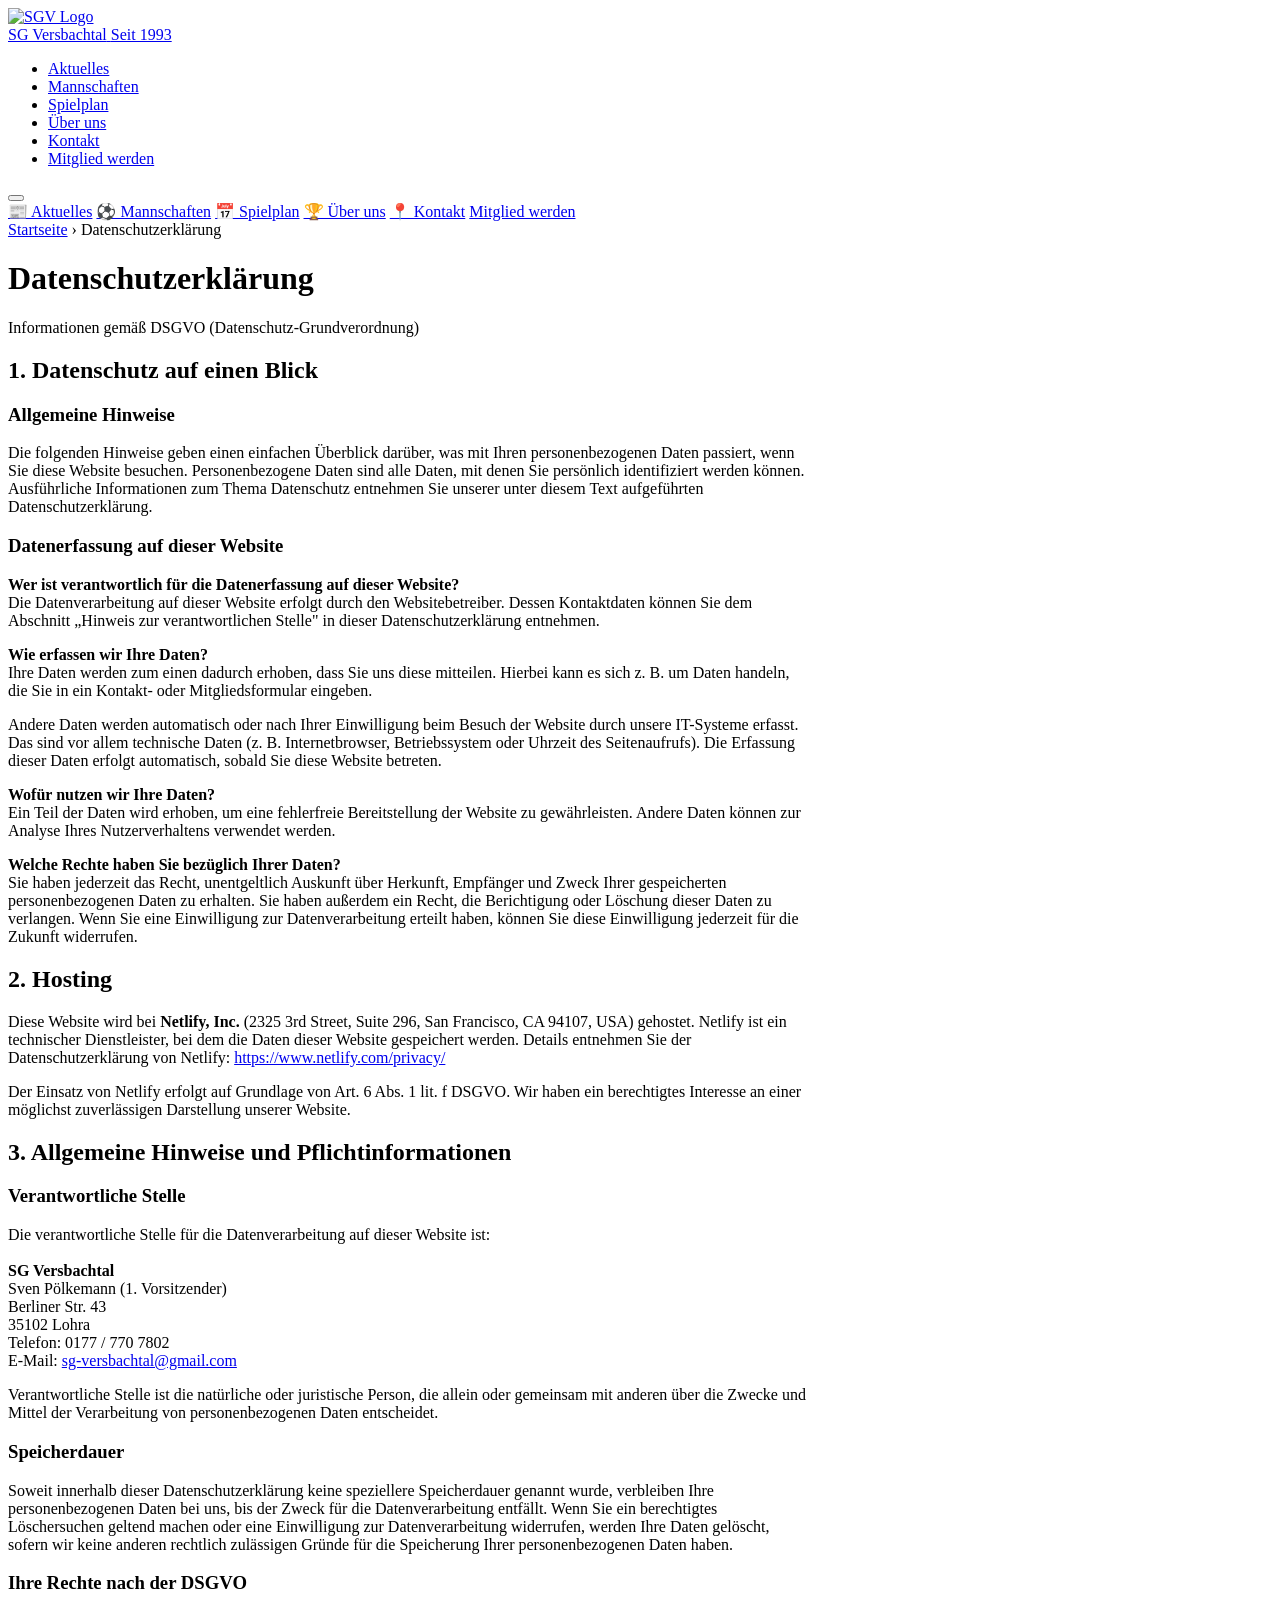
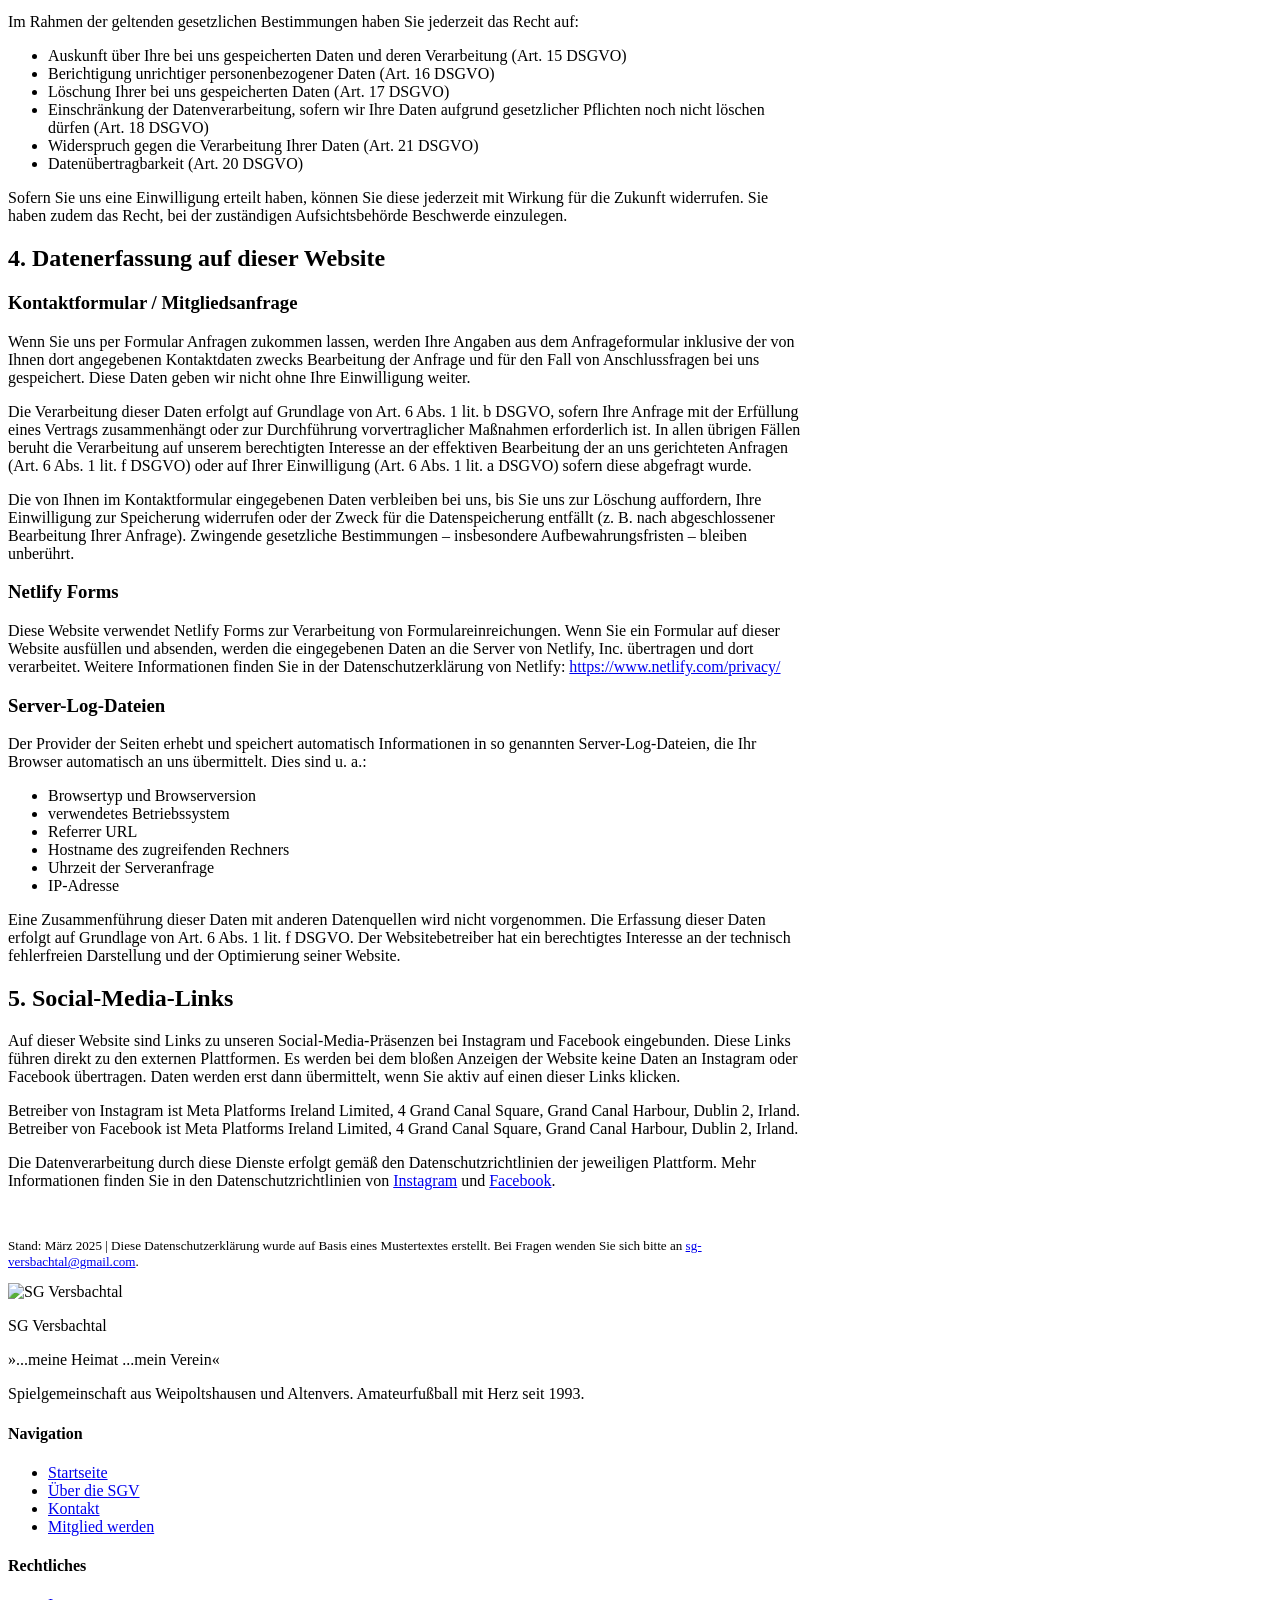
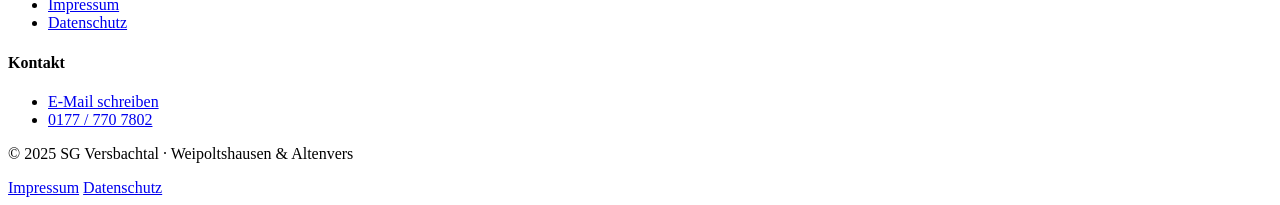
==== impressum.html @ b8f174ee "Add files via upload" ====
<!DOCTYPE html>
<html lang="de">
<head>
  <meta charset="UTF-8" />
  <meta name="viewport" content="width=device-width, initial-scale=1.0" />
  <meta name="robots" content="noindex" />
  <title>Datenschutzerklärung | SG Versbachtal</title>
  <link rel="stylesheet" href="css/style.css" />
</head>
<body>

<header>
  <nav class="navbar scrolled" role="navigation" aria-label="Hauptnavigation">
    <div class="container">
      <a href="index.html" class="nav-brand" aria-label="Zurück zur Startseite">
        <img src="images/logo-placeholder.svg" alt="SGV Logo" class="nav-logo" />
        <div class="nav-brand-text">
          <span class="nav-brand-name">SG Versbachtal</span>
          <span class="nav-brand-year">Seit 1993</span>
        </div>
      </a>
      <ul class="nav-links" role="list">
        <li><a href="index.html#aktuelles">Aktuelles</a></li>
        <li><a href="index.html#mannschaften">Mannschaften</a></li>
        <li><a href="index.html#spielplan">Spielplan</a></li>
        <li><a href="die-sgv.html">Über uns</a></li>
        <li><a href="index.html#kontakt">Kontakt</a></li>
        <li><a href="index.html#mitglied" class="nav-cta">Mitglied werden</a></li>
      </ul>
      <button class="hamburger" aria-label="Menü öffnen" aria-expanded="false">
        <span></span><span></span><span></span>
      </button>
    </div>
  </nav>
  <nav class="mobile-nav" aria-label="Mobile Navigation">
    <a href="index.html#aktuelles">📰 Aktuelles</a>
    <a href="index.html#mannschaften">⚽ Mannschaften</a>
    <a href="index.html#spielplan">📅 Spielplan</a>
    <a href="die-sgv.html">🏆 Über uns</a>
    <a href="index.html#kontakt">📍 Kontakt</a>
    <a href="index.html#mitglied" class="nav-cta">Mitglied werden</a>
  </nav>
</header>

<main>

  <div class="page-hero">
    <div class="container">
      <nav class="breadcrumb" aria-label="Breadcrumb">
        <a href="index.html">Startseite</a>
        <span class="breadcrumb-sep" aria-hidden="true">›</span>
        <span>Datenschutzerklärung</span>
      </nav>
      <h1>Datenschutzerklärung</h1>
      <p>Informationen gemäß DSGVO (Datenschutz-Grundverordnung)</p>
    </div>
  </div>

  <section class="page-section">
    <div class="container" style="max-width:800px">
      <div class="content-prose fade-in">

        <h2>1. Datenschutz auf einen Blick</h2>

        <h3>Allgemeine Hinweise</h3>
        <p>
          Die folgenden Hinweise geben einen einfachen Überblick darüber, was mit Ihren personenbezogenen Daten
          passiert, wenn Sie diese Website besuchen. Personenbezogene Daten sind alle Daten, mit denen Sie
          persönlich identifiziert werden können. Ausführliche Informationen zum Thema Datenschutz entnehmen
          Sie unserer unter diesem Text aufgeführten Datenschutzerklärung.
        </p>

        <h3>Datenerfassung auf dieser Website</h3>
        <p>
          <strong>Wer ist verantwortlich für die Datenerfassung auf dieser Website?</strong><br />
          Die Datenverarbeitung auf dieser Website erfolgt durch den Websitebetreiber. Dessen Kontaktdaten
          können Sie dem Abschnitt „Hinweis zur verantwortlichen Stelle" in dieser Datenschutzerklärung entnehmen.
        </p>
        <p>
          <strong>Wie erfassen wir Ihre Daten?</strong><br />
          Ihre Daten werden zum einen dadurch erhoben, dass Sie uns diese mitteilen. Hierbei kann es sich z. B.
          um Daten handeln, die Sie in ein Kontakt- oder Mitgliedsformular eingeben.
        </p>
        <p>
          Andere Daten werden automatisch oder nach Ihrer Einwilligung beim Besuch der Website durch unsere
          IT-Systeme erfasst. Das sind vor allem technische Daten (z. B. Internetbrowser, Betriebssystem oder
          Uhrzeit des Seitenaufrufs). Die Erfassung dieser Daten erfolgt automatisch, sobald Sie diese Website
          betreten.
        </p>
        <p>
          <strong>Wofür nutzen wir Ihre Daten?</strong><br />
          Ein Teil der Daten wird erhoben, um eine fehlerfreie Bereitstellung der Website zu gewährleisten.
          Andere Daten können zur Analyse Ihres Nutzerverhaltens verwendet werden.
        </p>
        <p>
          <strong>Welche Rechte haben Sie bezüglich Ihrer Daten?</strong><br />
          Sie haben jederzeit das Recht, unentgeltlich Auskunft über Herkunft, Empfänger und Zweck Ihrer
          gespeicherten personenbezogenen Daten zu erhalten. Sie haben außerdem ein Recht, die Berichtigung
          oder Löschung dieser Daten zu verlangen. Wenn Sie eine Einwilligung zur Datenverarbeitung erteilt
          haben, können Sie diese Einwilligung jederzeit für die Zukunft widerrufen.
        </p>

        <h2>2. Hosting</h2>
        <p>
          Diese Website wird bei <strong>Netlify, Inc.</strong> (2325 3rd Street, Suite 296, San Francisco, CA 94107, USA)
          gehostet. Netlify ist ein technischer Dienstleister, bei dem die Daten dieser Website gespeichert
          werden. Details entnehmen Sie der Datenschutzerklärung von Netlify:
          <a href="https://www.netlify.com/privacy/" target="_blank" rel="noopener noreferrer">https://www.netlify.com/privacy/</a>
        </p>
        <p>
          Der Einsatz von Netlify erfolgt auf Grundlage von Art. 6 Abs. 1 lit. f DSGVO. Wir haben ein
          berechtigtes Interesse an einer möglichst zuverlässigen Darstellung unserer Website.
        </p>

        <h2>3. Allgemeine Hinweise und Pflichtinformationen</h2>

        <h3>Verantwortliche Stelle</h3>
        <p>
          Die verantwortliche Stelle für die Datenverarbeitung auf dieser Website ist:<br /><br />
          <strong>SG Versbachtal</strong><br />
          Sven Pölkemann (1. Vorsitzender)<br />
          Berliner Str. 43<br />
          35102 Lohra<br />
          Telefon: 0177 / 770 7802<br />
          E-Mail: <a href="mailto:sg-versbachtal@gmail.com">sg-versbachtal@gmail.com</a>
        </p>
        <p>
          Verantwortliche Stelle ist die natürliche oder juristische Person, die allein oder gemeinsam mit anderen
          über die Zwecke und Mittel der Verarbeitung von personenbezogenen Daten entscheidet.
        </p>

        <h3>Speicherdauer</h3>
        <p>
          Soweit innerhalb dieser Datenschutzerklärung keine speziellere Speicherdauer genannt wurde, verbleiben
          Ihre personenbezogenen Daten bei uns, bis der Zweck für die Datenverarbeitung entfällt. Wenn Sie ein
          berechtigtes Löschersuchen geltend machen oder eine Einwilligung zur Datenverarbeitung widerrufen,
          werden Ihre Daten gelöscht, sofern wir keine anderen rechtlich zulässigen Gründe für die Speicherung
          Ihrer personenbezogenen Daten haben.
        </p>

        <h3>Ihre Rechte nach der DSGVO</h3>
        <p>Im Rahmen der geltenden gesetzlichen Bestimmungen haben Sie jederzeit das Recht auf:</p>
        <ul>
          <li>Auskunft über Ihre bei uns gespeicherten Daten und deren Verarbeitung (Art. 15 DSGVO)</li>
          <li>Berichtigung unrichtiger personenbezogener Daten (Art. 16 DSGVO)</li>
          <li>Löschung Ihrer bei uns gespeicherten Daten (Art. 17 DSGVO)</li>
          <li>Einschränkung der Datenverarbeitung, sofern wir Ihre Daten aufgrund gesetzlicher Pflichten noch nicht löschen dürfen (Art. 18 DSGVO)</li>
          <li>Widerspruch gegen die Verarbeitung Ihrer Daten (Art. 21 DSGVO)</li>
          <li>Datenübertragbarkeit (Art. 20 DSGVO)</li>
        </ul>
        <p>
          Sofern Sie uns eine Einwilligung erteilt haben, können Sie diese jederzeit mit Wirkung für die Zukunft
          widerrufen. Sie haben zudem das Recht, bei der zuständigen Aufsichtsbehörde Beschwerde einzulegen.
        </p>

        <h2>4. Datenerfassung auf dieser Website</h2>

        <h3>Kontaktformular / Mitgliedsanfrage</h3>
        <p>
          Wenn Sie uns per Formular Anfragen zukommen lassen, werden Ihre Angaben aus dem Anfrageformular
          inklusive der von Ihnen dort angegebenen Kontaktdaten zwecks Bearbeitung der Anfrage und für den Fall
          von Anschlussfragen bei uns gespeichert. Diese Daten geben wir nicht ohne Ihre Einwilligung weiter.
        </p>
        <p>
          Die Verarbeitung dieser Daten erfolgt auf Grundlage von Art. 6 Abs. 1 lit. b DSGVO, sofern Ihre
          Anfrage mit der Erfüllung eines Vertrags zusammenhängt oder zur Durchführung vorvertraglicher
          Maßnahmen erforderlich ist. In allen übrigen Fällen beruht die Verarbeitung auf unserem berechtigten
          Interesse an der effektiven Bearbeitung der an uns gerichteten Anfragen (Art. 6 Abs. 1 lit. f DSGVO)
          oder auf Ihrer Einwilligung (Art. 6 Abs. 1 lit. a DSGVO) sofern diese abgefragt wurde.
        </p>
        <p>
          Die von Ihnen im Kontaktformular eingegebenen Daten verbleiben bei uns, bis Sie uns zur Löschung
          auffordern, Ihre Einwilligung zur Speicherung widerrufen oder der Zweck für die Datenspeicherung
          entfällt (z. B. nach abgeschlossener Bearbeitung Ihrer Anfrage). Zwingende gesetzliche Bestimmungen
          – insbesondere Aufbewahrungsfristen – bleiben unberührt.
        </p>

        <h3>Netlify Forms</h3>
        <p>
          Diese Website verwendet Netlify Forms zur Verarbeitung von Formulareinreichungen. Wenn Sie ein
          Formular auf dieser Website ausfüllen und absenden, werden die eingegebenen Daten an die Server
          von Netlify, Inc. übertragen und dort verarbeitet. Weitere Informationen finden Sie in der
          Datenschutzerklärung von Netlify:
          <a href="https://www.netlify.com/privacy/" target="_blank" rel="noopener noreferrer">https://www.netlify.com/privacy/</a>
        </p>

        <h3>Server-Log-Dateien</h3>
        <p>
          Der Provider der Seiten erhebt und speichert automatisch Informationen in so genannten Server-Log-Dateien,
          die Ihr Browser automatisch an uns übermittelt. Dies sind u. a.:
        </p>
        <ul>
          <li>Browsertyp und Browserversion</li>
          <li>verwendetes Betriebssystem</li>
          <li>Referrer URL</li>
          <li>Hostname des zugreifenden Rechners</li>
          <li>Uhrzeit der Serveranfrage</li>
          <li>IP-Adresse</li>
        </ul>
        <p>
          Eine Zusammenführung dieser Daten mit anderen Datenquellen wird nicht vorgenommen. Die Erfassung
          dieser Daten erfolgt auf Grundlage von Art. 6 Abs. 1 lit. f DSGVO. Der Websitebetreiber hat ein
          berechtigtes Interesse an der technisch fehlerfreien Darstellung und der Optimierung seiner Website.
        </p>

        <h2>5. Social-Media-Links</h2>
        <p>
          Auf dieser Website sind Links zu unseren Social-Media-Präsenzen bei Instagram und Facebook eingebunden.
          Diese Links führen direkt zu den externen Plattformen. Es werden bei dem bloßen Anzeigen der Website
          keine Daten an Instagram oder Facebook übertragen. Daten werden erst dann übermittelt, wenn Sie aktiv
          auf einen dieser Links klicken.
        </p>
        <p>
          Betreiber von Instagram ist Meta Platforms Ireland Limited, 4 Grand Canal Square, Grand Canal Harbour,
          Dublin 2, Irland. Betreiber von Facebook ist Meta Platforms Ireland Limited, 4 Grand Canal Square,
          Grand Canal Harbour, Dublin 2, Irland.
        </p>
        <p>
          Die Datenverarbeitung durch diese Dienste erfolgt gemäß den Datenschutzrichtlinien der jeweiligen
          Plattform. Mehr Informationen finden Sie in den Datenschutzrichtlinien von
          <a href="https://privacycenter.instagram.com/policy" target="_blank" rel="noopener noreferrer">Instagram</a> und
          <a href="https://www.facebook.com/privacy/policy/" target="_blank" rel="noopener noreferrer">Facebook</a>.
        </p>

        <p style="margin-top:3rem;font-size:0.82rem;color:var(--color-gray)">
          Stand: März 2025 | Diese Datenschutzerklärung wurde auf Basis eines Mustertextes erstellt.
          Bei Fragen wenden Sie sich bitte an <a href="mailto:sg-versbachtal@gmail.com">sg-versbachtal@gmail.com</a>.
        </p>

      </div>
    </div>
  </section>

</main>

<footer role="contentinfo">
  <div class="container">
    <div class="footer-grid">
      <div class="footer-brand">
        <div class="footer-logo-wrap">
          <img src="images/logo-placeholder.svg" alt="SG Versbachtal" class="footer-logo" />
          <div>
            <p class="footer-brand-name">SG Versbachtal</p>
            <p class="footer-brand-slogan">»...meine Heimat ...mein Verein«</p>
          </div>
        </div>
        <p class="footer-description">Spielgemeinschaft aus Weipoltshausen und Altenvers. Amateurfußball mit Herz seit 1993.</p>
      </div>
      <div class="footer-col">
        <h4>Navigation</h4>
        <ul>
          <li><a href="index.html">Startseite</a></li>
          <li><a href="die-sgv.html">Über die SGV</a></li>
          <li><a href="index.html#kontakt">Kontakt</a></li>
          <li><a href="index.html#mitglied">Mitglied werden</a></li>
        </ul>
      </div>
      <div class="footer-col">
        <h4>Rechtliches</h4>
        <ul>
          <li><a href="impressum.html">Impressum</a></li>
          <li><a href="datenschutz.html" aria-current="page">Datenschutz</a></li>
        </ul>
      </div>
      <div class="footer-col">
        <h4>Kontakt</h4>
        <ul>
          <li><a href="mailto:sg-versbachtal@gmail.com">E-Mail schreiben</a></li>
          <li><a href="tel:+4917770780802">0177 / 770 7802</a></li>
        </ul>
      </div>
    </div>
    <div class="footer-bottom">
      <p class="footer-copyright">© <span class="copyright-year">2025</span> SG Versbachtal · Weipoltshausen &amp; Altenvers</p>
      <div class="footer-legal-links">
        <a href="impressum.html">Impressum</a>
        <a href="datenschutz.html">Datenschutz</a>
      </div>
    </div>
  </div>
</footer>

<script src="js/main.js"></script>
</body>
</html>
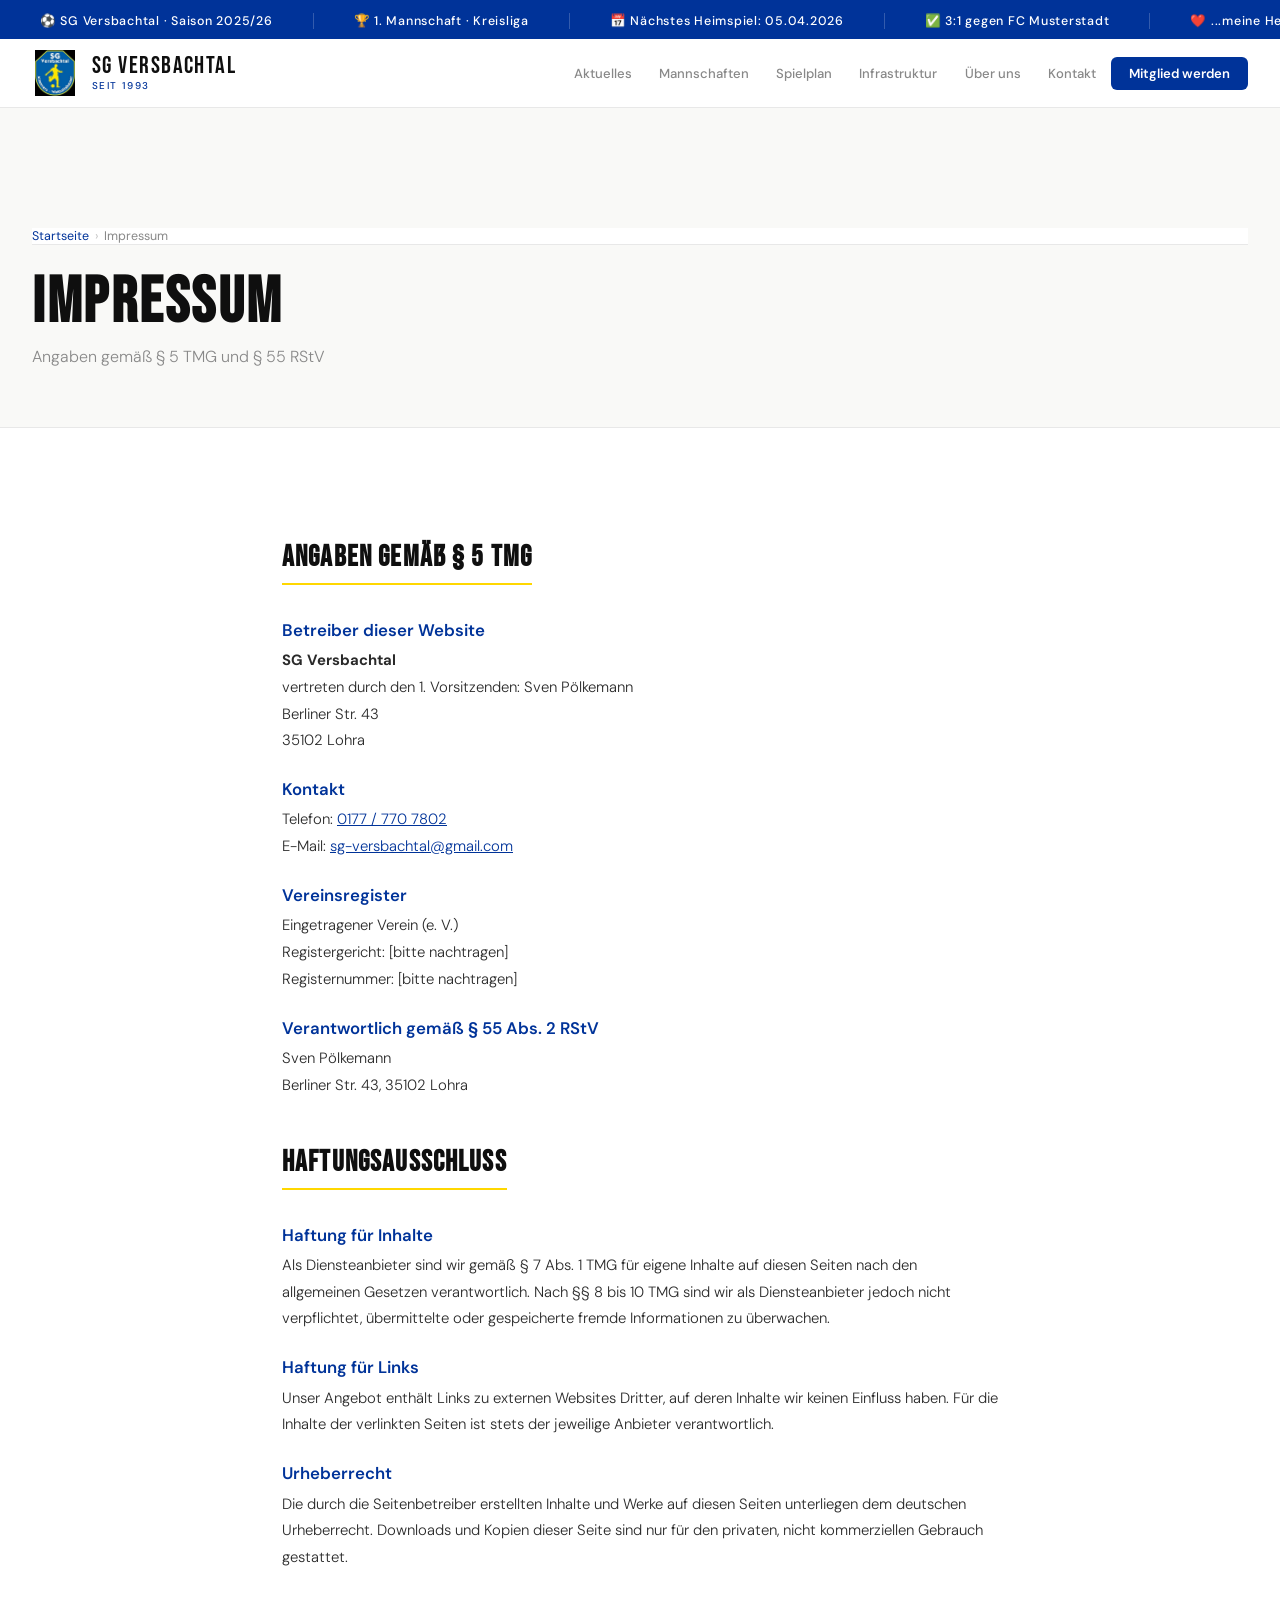
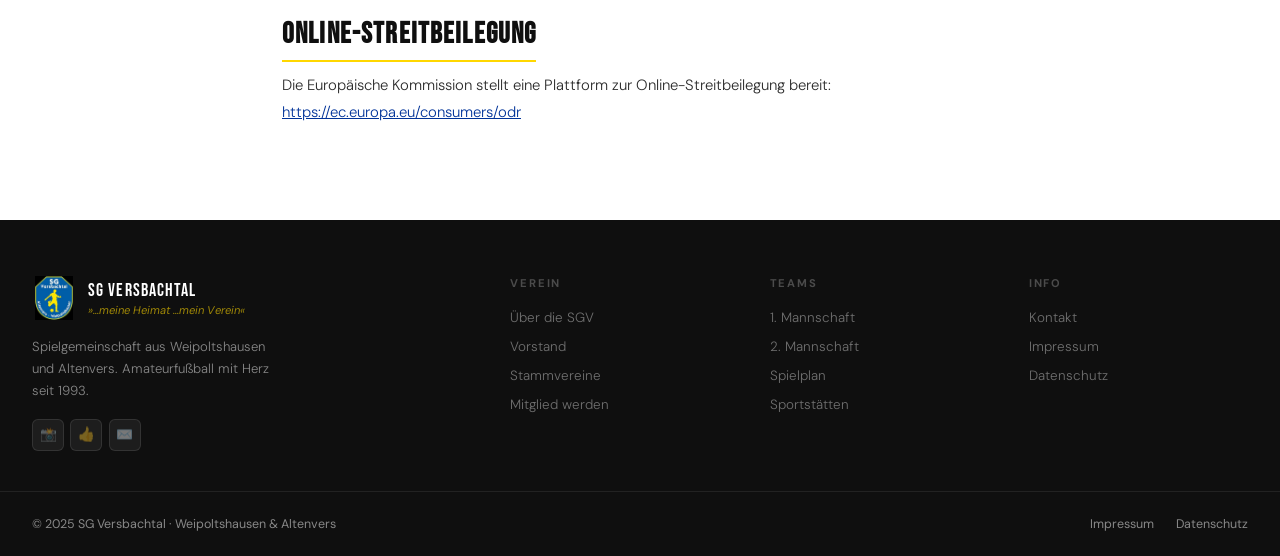
==== commit 597904a9: "Add files via upload" ====
--- a/impressum.html
+++ b/impressum.html
@@ -1,285 +1,118 @@
 <!DOCTYPE html>
 <html lang="de">
 <head>
-  <meta charset="UTF-8" />
-  <meta name="viewport" content="width=device-width, initial-scale=1.0" />
-  <meta name="robots" content="noindex" />
-  <title>Datenschutzerklärung | SG Versbachtal</title>
-  <link rel="stylesheet" href="css/style.css" />
+<meta charset="UTF-8"/>
+<meta name="viewport" content="width=device-width,initial-scale=1.0"/>
+<meta name="robots" content="noindex"/>
+<title>Impressum | SG Versbachtal</title>
+<style>
+@import url('https://fonts.googleapis.com/css2?family=DM+Sans:ital,opsz,wght@0,9..40,300;0,9..40,400;0,9..40,500;0,9..40,700;1,9..40,300&family=Bebas+Neue&display=swap');
+:root{--ink:#0f0f0f;--ink2:#2a2a2a;--muted:#888;--rule:#e8e8e8;--blue:#003399;--gold:#FFD700;--white:#fff;--off:#f9f9f7;--accent:#0033cc}
+*,*::before,*::after{box-sizing:border-box;margin:0;padding:0}
+html{scroll-behavior:smooth}
+body{font-family:'DM Sans',sans-serif;background:var(--white);color:var(--ink);overflow-x:hidden}
+a{text-decoration:none;color:inherit}ul{list-style:none}img{max-width:100%;display:block}
+.ticker{background:var(--blue);color:#fff;padding:9px 0;overflow:hidden;white-space:nowrap}
+.ticker-inner{display:inline-flex;gap:0;animation:tick 24s linear infinite}
+.ti{font-size:.78rem;font-weight:500;letter-spacing:.06em;padding:0 2.5rem;border-right:1px solid rgba(255,255,255,.2)}
+@keyframes tick{0%{transform:translateX(0)}100%{transform:translateX(-50%)}}
+nav{background:var(--white);border-bottom:1px solid var(--rule);position:sticky;top:0;z-index:200}
+.nav-inner{max-width:1320px;margin:0 auto;padding:0 2rem;height:68px;display:flex;align-items:center;justify-content:space-between;gap:2rem}
+.brand{display:flex;align-items:center;gap:14px}.brand img{width:46px;height:46px;object-fit:contain}
+.brand-name{font-family:'Bebas Neue',sans-serif;font-size:1.5rem;letter-spacing:.06em;color:var(--ink);line-height:1}
+.brand-sub{font-size:.62rem;font-weight:500;color:var(--blue);letter-spacing:.14em;text-transform:uppercase;margin-top:1px}
+.nav-links{display:flex;align-items:center;gap:.2rem}
+.nav-links a{font-size:.82rem;font-weight:500;color:var(--muted);padding:7px 12px;border-radius:6px;transition:.2s;white-space:nowrap}
+.nav-links a:hover{color:var(--ink);background:var(--off)}
+.nav-cta{background:var(--blue)!important;color:#fff!important;border-radius:6px!important;padding:8px 18px!important;font-weight:600!important}
+.nav-cta:hover{background:var(--accent)!important}
+section{padding:80px 0}.page-hero{padding:120px 0 60px;background:var(--off);border-bottom:1px solid var(--rule)}
+.container{max-width:1320px;margin:0 auto;padding:0 2rem}
+.breadcrumb{display:flex;align-items:center;gap:6px;font-size:.78rem;color:var(--muted);margin-bottom:1.2rem}
+.breadcrumb a{color:var(--blue)}.breadcrumb-sep{opacity:.5}
+.section-rule{display:flex;align-items:baseline;gap:1.5rem;margin-bottom:2.5rem;padding-bottom:1rem;border-bottom:2px solid var(--ink)}
+.section-rule h2{font-family:'Bebas Neue',sans-serif;font-size:clamp(1.8rem,3vw,2.6rem);letter-spacing:.04em}
+.rule-tag{font-size:.72rem;font-weight:600;letter-spacing:.14em;text-transform:uppercase;color:var(--blue)}
+.btn{display:inline-flex;align-items:center;gap:8px;padding:13px 26px;border-radius:6px;font-family:'DM Sans',sans-serif;font-size:.9rem;font-weight:600;cursor:pointer;border:none;transition:.2s}
+.btn-blue{background:var(--blue);color:#fff}.btn-blue:hover{background:var(--accent);transform:translateY(-2px)}
+.btn-ghost{background:transparent;color:var(--ink);border:1.5px solid var(--rule)}.btn-ghost:hover{border-color:var(--ink)}
+.fi{opacity:0;transform:translateY(22px);transition:opacity .6s ease,transform .6s ease}
+.fi.in{opacity:1;transform:none}.d1{transition-delay:.1s}.d2{transition-delay:.2s}.d3{transition-delay:.3s}
+footer{background:var(--ink);color:rgba(255,255,255,.5);padding:3.5rem 0 1.5rem}
+.foot-grid{display:grid;grid-template-columns:2fr 1fr 1fr 1fr;gap:2.5rem;padding-bottom:2.5rem;border-bottom:1px solid rgba(255,255,255,.08);max-width:1320px;margin:0 auto;padding-left:2rem;padding-right:2rem}
+.fb{display:flex;flex-direction:column;gap:1rem}
+.fb-logo{display:flex;align-items:center;gap:12px}.fb-logo img{width:44px;height:44px;object-fit:contain}
+.fb-name{font-family:'Bebas Neue',sans-serif;font-size:1.15rem;letter-spacing:.06em;color:#fff}
+.fb-slogan{font-size:.7rem;color:rgba(255,215,0,.6);font-style:italic;margin-top:1px}
+.fb p{font-size:.82rem;line-height:1.7;font-weight:300;max-width:250px}
+.fb-socs{display:flex;gap:.4rem}
+.fb-soc{width:32px;height:32px;border-radius:6px;background:rgba(255,255,255,.06);border:1px solid rgba(255,255,255,.1);display:flex;align-items:center;justify-content:center;font-size:.85rem;color:rgba(255,255,255,.4);transition:.2s;cursor:pointer}
+.fb-soc:hover{background:var(--gold);border-color:var(--gold);color:var(--ink)}
+.fc h4{font-size:.7rem;font-weight:700;letter-spacing:.16em;text-transform:uppercase;color:rgba(255,255,255,.25);margin-bottom:1rem}
+.fc ul{display:flex;flex-direction:column;gap:.5rem}
+.fc ul a{font-size:.84rem;color:rgba(255,255,255,.4);transition:.2s;font-weight:300}.fc ul a:hover{color:#fff}
+.foot-bottom{max-width:1320px;margin:0 auto;padding:1.5rem 2rem 0;display:flex;justify-content:space-between;align-items:center;flex-wrap:wrap;gap:.8rem}
+.foot-copy{font-size:.78rem}.foot-legal{display:flex;gap:1.4rem}
+.foot-legal a{font-size:.78rem;transition:.2s}.foot-legal a:hover{color:#fff}
+.prose h2{font-family:'Bebas Neue',sans-serif;font-size:1.8rem;letter-spacing:.04em;color:var(--ink);margin:2rem 0 .6rem;padding-bottom:.5rem;border-bottom:2px solid var(--gold);display:inline-block}
+.prose h3{font-size:1.05rem;font-weight:600;color:var(--blue);margin:1.5rem 0 .4rem}
+.prose p{font-size:.93rem;color:var(--ink2);line-height:1.8;margin-bottom:.9rem;font-weight:300}
+.prose a{color:var(--blue);text-decoration:underline}.prose ul{list-style:disc;padding-left:1.4rem;margin-bottom:.9rem}
+.prose ul li{font-size:.93rem;color:var(--ink2);margin-bottom:.3rem;font-weight:300}
+.people-grid{display:grid;grid-template-columns:repeat(auto-fit,minmax(200px,1fr));gap:1.2rem;margin-top:2rem}
+.person-card{background:var(--white);border:1px solid var(--rule);border-radius:12px;padding:1.5rem 1.2rem;text-align:center;transition:.25s}
+.person-card:hover{border-color:var(--blue);transform:translateY(-4px)}
+.person-avatar{width:64px;height:64px;background:rgba(0,51,153,.08);border:2px solid rgba(0,51,153,.15);border-radius:50%;margin:0 auto .9rem;display:flex;align-items:center;justify-content:center;font-size:1.6rem}
+.person-card h4{font-family:'Bebas Neue',sans-serif;font-size:1.1rem;letter-spacing:.04em;color:var(--ink);margin-bottom:3px}
+.person-card .role{font-size:.74rem;font-weight:600;letter-spacing:.08em;text-transform:uppercase;color:var(--muted)}
+.sv-grid{display:grid;grid-template-columns:repeat(2,1fr);gap:1.5rem;margin-top:2rem}
+.sv-card{display:flex;gap:1.5rem;align-items:center;padding:1.8rem;border:1px solid var(--rule);border-radius:12px;transition:.25s}
+.sv-card:hover{border-color:var(--blue);background:var(--off)}
+.sv-logo{width:90px;height:90px;object-fit:contain;flex-shrink:0}
+.sv-text h3{font-family:'Bebas Neue',sans-serif;font-size:1.3rem;letter-spacing:.04em;margin-bottom:.3rem}
+.sv-text p{font-size:.86rem;color:var(--muted);line-height:1.6;font-weight:300}
+@media(max-width:960px){.nav-links{display:none}.foot-grid{grid-template-columns:1fr}.sv-grid{grid-template-columns:1fr}.people-grid{grid-template-columns:1fr 1fr}}
+@media(max-width:500px){.people-grid{grid-template-columns:1fr}}
+</style>
 </head>
 <body>
-
-<header>
-  <nav class="navbar scrolled" role="navigation" aria-label="Hauptnavigation">
-    <div class="container">
-      <a href="index.html" class="nav-brand" aria-label="Zurück zur Startseite">
-        <img src="images/logo-placeholder.svg" alt="SGV Logo" class="nav-logo" />
-        <div class="nav-brand-text">
-          <span class="nav-brand-name">SG Versbachtal</span>
-          <span class="nav-brand-year">Seit 1993</span>
-        </div>
-      </a>
-      <ul class="nav-links" role="list">
-        <li><a href="index.html#aktuelles">Aktuelles</a></li>
-        <li><a href="index.html#mannschaften">Mannschaften</a></li>
-        <li><a href="index.html#spielplan">Spielplan</a></li>
-        <li><a href="die-sgv.html">Über uns</a></li>
-        <li><a href="index.html#kontakt">Kontakt</a></li>
-        <li><a href="index.html#mitglied" class="nav-cta">Mitglied werden</a></li>
-      </ul>
-      <button class="hamburger" aria-label="Menü öffnen" aria-expanded="false">
-        <span></span><span></span><span></span>
-      </button>
-    </div>
-  </nav>
-  <nav class="mobile-nav" aria-label="Mobile Navigation">
-    <a href="index.html#aktuelles">📰 Aktuelles</a>
-    <a href="index.html#mannschaften">⚽ Mannschaften</a>
-    <a href="index.html#spielplan">📅 Spielplan</a>
-    <a href="die-sgv.html">🏆 Über uns</a>
-    <a href="index.html#kontakt">📍 Kontakt</a>
-    <a href="index.html#mitglied" class="nav-cta">Mitglied werden</a>
-  </nav>
-</header>
-
-<main>
-
-  <div class="page-hero">
-    <div class="container">
-      <nav class="breadcrumb" aria-label="Breadcrumb">
-        <a href="index.html">Startseite</a>
-        <span class="breadcrumb-sep" aria-hidden="true">›</span>
-        <span>Datenschutzerklärung</span>
-      </nav>
-      <h1>Datenschutzerklärung</h1>
-      <p>Informationen gemäß DSGVO (Datenschutz-Grundverordnung)</p>
+<div class="ticker"><div class="ticker-inner" id="ti"><span class="ti">⚽ SG Versbachtal · Saison 2025/26</span><span class="ti">🏆 1. Mannschaft · Kreisliga</span><span class="ti">📅 Nächstes Heimspiel: 05.04.2026</span><span class="ti">✅ 3:1 gegen FC Musterstadt</span><span class="ti">❤️ ...meine Heimat · ...mein Verein</span><span class="ti">⚽ SG Versbachtal · Saison 2025/26</span><span class="ti">🏆 1. Mannschaft · Kreisliga</span><span class="ti">📅 Nächstes Heimspiel: 05.04.2026</span><span class="ti">✅ 3:1 gegen FC Musterstadt</span><span class="ti">❤️ ...meine Heimat · ...mein Verein</span></div></div>
+<nav id="nav"><div class="nav-inner"><a href="index.html" class="brand"><img src="[data-uri]" alt="SGV"/><div><div class="brand-name">SG Versbachtal</div><div class="brand-sub">Seit 1993</div></div></a><div class="nav-links"><a href="index.html#aktuelles">Aktuelles</a><a href="index.html#mannschaften">Mannschaften</a><a href="index.html#spielplan">Spielplan</a><a href="index.html#infrastruktur">Infrastruktur</a><a href="die-sgv.html">Über uns</a><a href="index.html#kontakt">Kontakt</a><a href="index.html#mitglied" class="nav-cta">Mitglied werden</a></div></div></nav>
+<div class="page-hero">
+  <div class="container">
+    <nav class="breadcrumb"><a href="index.html">Startseite</a><span class="breadcrumb-sep">›</span><span>Impressum</span></nav>
+    <h1 style="font-family:'Bebas Neue',sans-serif;font-size:clamp(2.5rem,5vw,4rem);letter-spacing:.04em;margin-bottom:.3rem">Impressum</h1>
+    <p style="font-size:1rem;color:var(--muted);font-weight:300">Angaben gemäß § 5 TMG und § 55 RStV</p>
+  </div>
+</div>
+<section>
+  <div class="container" style="max-width:780px">
+    <div class="prose fi">
+      <h2>Angaben gemäß § 5 TMG</h2>
+      <h3>Betreiber dieser Website</h3>
+      <p><strong>SG Versbachtal</strong><br/>vertreten durch den 1. Vorsitzenden: Sven Pölkemann<br/>Berliner Str. 43<br/>35102 Lohra</p>
+      <h3>Kontakt</h3>
+      <p>Telefon: <a href="tel:+4917770780802">0177 / 770 7802</a><br/>E-Mail: <a href="mailto:sg-versbachtal@gmail.com">sg-versbachtal@gmail.com</a></p>
+      <h3>Vereinsregister</h3>
+      <p>Eingetragener Verein (e. V.)<br/>Registergericht: [bitte nachtragen]<br/>Registernummer: [bitte nachtragen]</p>
+      <h3>Verantwortlich gemäß § 55 Abs. 2 RStV</h3>
+      <p>Sven Pölkemann<br/>Berliner Str. 43, 35102 Lohra</p>
+      <h2>Haftungsausschluss</h2>
+      <h3>Haftung für Inhalte</h3>
+      <p>Als Diensteanbieter sind wir gemäß § 7 Abs. 1 TMG für eigene Inhalte auf diesen Seiten nach den allgemeinen Gesetzen verantwortlich. Nach §§ 8 bis 10 TMG sind wir als Diensteanbieter jedoch nicht verpflichtet, übermittelte oder gespeicherte fremde Informationen zu überwachen.</p>
+      <h3>Haftung für Links</h3>
+      <p>Unser Angebot enthält Links zu externen Websites Dritter, auf deren Inhalte wir keinen Einfluss haben. Für die Inhalte der verlinkten Seiten ist stets der jeweilige Anbieter verantwortlich.</p>
+      <h3>Urheberrecht</h3>
+      <p>Die durch die Seitenbetreiber erstellten Inhalte und Werke auf diesen Seiten unterliegen dem deutschen Urheberrecht. Downloads und Kopien dieser Seite sind nur für den privaten, nicht kommerziellen Gebrauch gestattet.</p>
+      <h2>Online-Streitbeilegung</h2>
+      <p>Die Europäische Kommission stellt eine Plattform zur Online-Streitbeilegung bereit: <a href="https://ec.europa.eu/consumers/odr" target="_blank">https://ec.europa.eu/consumers/odr</a></p>
     </div>
   </div>
-
-  <section class="page-section">
-    <div class="container" style="max-width:800px">
-      <div class="content-prose fade-in">
-
-        <h2>1. Datenschutz auf einen Blick</h2>
-
-        <h3>Allgemeine Hinweise</h3>
-        <p>
-          Die folgenden Hinweise geben einen einfachen Überblick darüber, was mit Ihren personenbezogenen Daten
-          passiert, wenn Sie diese Website besuchen. Personenbezogene Daten sind alle Daten, mit denen Sie
-          persönlich identifiziert werden können. Ausführliche Informationen zum Thema Datenschutz entnehmen
-          Sie unserer unter diesem Text aufgeführten Datenschutzerklärung.
-        </p>
-
-        <h3>Datenerfassung auf dieser Website</h3>
-        <p>
-          <strong>Wer ist verantwortlich für die Datenerfassung auf dieser Website?</strong><br />
-          Die Datenverarbeitung auf dieser Website erfolgt durch den Websitebetreiber. Dessen Kontaktdaten
-          können Sie dem Abschnitt „Hinweis zur verantwortlichen Stelle" in dieser Datenschutzerklärung entnehmen.
-        </p>
-        <p>
-          <strong>Wie erfassen wir Ihre Daten?</strong><br />
-          Ihre Daten werden zum einen dadurch erhoben, dass Sie uns diese mitteilen. Hierbei kann es sich z. B.
-          um Daten handeln, die Sie in ein Kontakt- oder Mitgliedsformular eingeben.
-        </p>
-        <p>
-          Andere Daten werden automatisch oder nach Ihrer Einwilligung beim Besuch der Website durch unsere
-          IT-Systeme erfasst. Das sind vor allem technische Daten (z. B. Internetbrowser, Betriebssystem oder
-          Uhrzeit des Seitenaufrufs). Die Erfassung dieser Daten erfolgt automatisch, sobald Sie diese Website
-          betreten.
-        </p>
-        <p>
-          <strong>Wofür nutzen wir Ihre Daten?</strong><br />
-          Ein Teil der Daten wird erhoben, um eine fehlerfreie Bereitstellung der Website zu gewährleisten.
-          Andere Daten können zur Analyse Ihres Nutzerverhaltens verwendet werden.
-        </p>
-        <p>
-          <strong>Welche Rechte haben Sie bezüglich Ihrer Daten?</strong><br />
-          Sie haben jederzeit das Recht, unentgeltlich Auskunft über Herkunft, Empfänger und Zweck Ihrer
-          gespeicherten personenbezogenen Daten zu erhalten. Sie haben außerdem ein Recht, die Berichtigung
-          oder Löschung dieser Daten zu verlangen. Wenn Sie eine Einwilligung zur Datenverarbeitung erteilt
-          haben, können Sie diese Einwilligung jederzeit für die Zukunft widerrufen.
-        </p>
-
-        <h2>2. Hosting</h2>
-        <p>
-          Diese Website wird bei <strong>Netlify, Inc.</strong> (2325 3rd Street, Suite 296, San Francisco, CA 94107, USA)
-          gehostet. Netlify ist ein technischer Dienstleister, bei dem die Daten dieser Website gespeichert
-          werden. Details entnehmen Sie der Datenschutzerklärung von Netlify:
-          <a href="https://www.netlify.com/privacy/" target="_blank" rel="noopener noreferrer">https://www.netlify.com/privacy/</a>
-        </p>
-        <p>
-          Der Einsatz von Netlify erfolgt auf Grundlage von Art. 6 Abs. 1 lit. f DSGVO. Wir haben ein
-          berechtigtes Interesse an einer möglichst zuverlässigen Darstellung unserer Website.
-        </p>
-
-        <h2>3. Allgemeine Hinweise und Pflichtinformationen</h2>
-
-        <h3>Verantwortliche Stelle</h3>
-        <p>
-          Die verantwortliche Stelle für die Datenverarbeitung auf dieser Website ist:<br /><br />
-          <strong>SG Versbachtal</strong><br />
-          Sven Pölkemann (1. Vorsitzender)<br />
-          Berliner Str. 43<br />
-          35102 Lohra<br />
-          Telefon: 0177 / 770 7802<br />
-          E-Mail: <a href="mailto:sg-versbachtal@gmail.com">sg-versbachtal@gmail.com</a>
-        </p>
-        <p>
-          Verantwortliche Stelle ist die natürliche oder juristische Person, die allein oder gemeinsam mit anderen
-          über die Zwecke und Mittel der Verarbeitung von personenbezogenen Daten entscheidet.
-        </p>
-
-        <h3>Speicherdauer</h3>
-        <p>
-          Soweit innerhalb dieser Datenschutzerklärung keine speziellere Speicherdauer genannt wurde, verbleiben
-          Ihre personenbezogenen Daten bei uns, bis der Zweck für die Datenverarbeitung entfällt. Wenn Sie ein
-          berechtigtes Löschersuchen geltend machen oder eine Einwilligung zur Datenverarbeitung widerrufen,
-          werden Ihre Daten gelöscht, sofern wir keine anderen rechtlich zulässigen Gründe für die Speicherung
-          Ihrer personenbezogenen Daten haben.
-        </p>
-
-        <h3>Ihre Rechte nach der DSGVO</h3>
-        <p>Im Rahmen der geltenden gesetzlichen Bestimmungen haben Sie jederzeit das Recht auf:</p>
-        <ul>
-          <li>Auskunft über Ihre bei uns gespeicherten Daten und deren Verarbeitung (Art. 15 DSGVO)</li>
-          <li>Berichtigung unrichtiger personenbezogener Daten (Art. 16 DSGVO)</li>
-          <li>Löschung Ihrer bei uns gespeicherten Daten (Art. 17 DSGVO)</li>
-          <li>Einschränkung der Datenverarbeitung, sofern wir Ihre Daten aufgrund gesetzlicher Pflichten noch nicht löschen dürfen (Art. 18 DSGVO)</li>
-          <li>Widerspruch gegen die Verarbeitung Ihrer Daten (Art. 21 DSGVO)</li>
-          <li>Datenübertragbarkeit (Art. 20 DSGVO)</li>
-        </ul>
-        <p>
-          Sofern Sie uns eine Einwilligung erteilt haben, können Sie diese jederzeit mit Wirkung für die Zukunft
-          widerrufen. Sie haben zudem das Recht, bei der zuständigen Aufsichtsbehörde Beschwerde einzulegen.
-        </p>
-
-        <h2>4. Datenerfassung auf dieser Website</h2>
-
-        <h3>Kontaktformular / Mitgliedsanfrage</h3>
-        <p>
-          Wenn Sie uns per Formular Anfragen zukommen lassen, werden Ihre Angaben aus dem Anfrageformular
-          inklusive der von Ihnen dort angegebenen Kontaktdaten zwecks Bearbeitung der Anfrage und für den Fall
-          von Anschlussfragen bei uns gespeichert. Diese Daten geben wir nicht ohne Ihre Einwilligung weiter.
-        </p>
-        <p>
-          Die Verarbeitung dieser Daten erfolgt auf Grundlage von Art. 6 Abs. 1 lit. b DSGVO, sofern Ihre
-          Anfrage mit der Erfüllung eines Vertrags zusammenhängt oder zur Durchführung vorvertraglicher
-          Maßnahmen erforderlich ist. In allen übrigen Fällen beruht die Verarbeitung auf unserem berechtigten
-          Interesse an der effektiven Bearbeitung der an uns gerichteten Anfragen (Art. 6 Abs. 1 lit. f DSGVO)
-          oder auf Ihrer Einwilligung (Art. 6 Abs. 1 lit. a DSGVO) sofern diese abgefragt wurde.
-        </p>
-        <p>
-          Die von Ihnen im Kontaktformular eingegebenen Daten verbleiben bei uns, bis Sie uns zur Löschung
-          auffordern, Ihre Einwilligung zur Speicherung widerrufen oder der Zweck für die Datenspeicherung
-          entfällt (z. B. nach abgeschlossener Bearbeitung Ihrer Anfrage). Zwingende gesetzliche Bestimmungen
-          – insbesondere Aufbewahrungsfristen – bleiben unberührt.
-        </p>
-
-        <h3>Netlify Forms</h3>
-        <p>
-          Diese Website verwendet Netlify Forms zur Verarbeitung von Formulareinreichungen. Wenn Sie ein
-          Formular auf dieser Website ausfüllen und absenden, werden die eingegebenen Daten an die Server
-          von Netlify, Inc. übertragen und dort verarbeitet. Weitere Informationen finden Sie in der
-          Datenschutzerklärung von Netlify:
-          <a href="https://www.netlify.com/privacy/" target="_blank" rel="noopener noreferrer">https://www.netlify.com/privacy/</a>
-        </p>
-
-        <h3>Server-Log-Dateien</h3>
-        <p>
-          Der Provider der Seiten erhebt und speichert automatisch Informationen in so genannten Server-Log-Dateien,
-          die Ihr Browser automatisch an uns übermittelt. Dies sind u. a.:
-        </p>
-        <ul>
-          <li>Browsertyp und Browserversion</li>
-          <li>verwendetes Betriebssystem</li>
-          <li>Referrer URL</li>
-          <li>Hostname des zugreifenden Rechners</li>
-          <li>Uhrzeit der Serveranfrage</li>
-          <li>IP-Adresse</li>
-        </ul>
-        <p>
-          Eine Zusammenführung dieser Daten mit anderen Datenquellen wird nicht vorgenommen. Die Erfassung
-          dieser Daten erfolgt auf Grundlage von Art. 6 Abs. 1 lit. f DSGVO. Der Websitebetreiber hat ein
-          berechtigtes Interesse an der technisch fehlerfreien Darstellung und der Optimierung seiner Website.
-        </p>
-
-        <h2>5. Social-Media-Links</h2>
-        <p>
-          Auf dieser Website sind Links zu unseren Social-Media-Präsenzen bei Instagram und Facebook eingebunden.
-          Diese Links führen direkt zu den externen Plattformen. Es werden bei dem bloßen Anzeigen der Website
-          keine Daten an Instagram oder Facebook übertragen. Daten werden erst dann übermittelt, wenn Sie aktiv
-          auf einen dieser Links klicken.
-        </p>
-        <p>
-          Betreiber von Instagram ist Meta Platforms Ireland Limited, 4 Grand Canal Square, Grand Canal Harbour,
-          Dublin 2, Irland. Betreiber von Facebook ist Meta Platforms Ireland Limited, 4 Grand Canal Square,
-          Grand Canal Harbour, Dublin 2, Irland.
-        </p>
-        <p>
-          Die Datenverarbeitung durch diese Dienste erfolgt gemäß den Datenschutzrichtlinien der jeweiligen
-          Plattform. Mehr Informationen finden Sie in den Datenschutzrichtlinien von
-          <a href="https://privacycenter.instagram.com/policy" target="_blank" rel="noopener noreferrer">Instagram</a> und
-          <a href="https://www.facebook.com/privacy/policy/" target="_blank" rel="noopener noreferrer">Facebook</a>.
-        </p>
-
-        <p style="margin-top:3rem;font-size:0.82rem;color:var(--color-gray)">
-          Stand: März 2025 | Diese Datenschutzerklärung wurde auf Basis eines Mustertextes erstellt.
-          Bei Fragen wenden Sie sich bitte an <a href="mailto:sg-versbachtal@gmail.com">sg-versbachtal@gmail.com</a>.
-        </p>
-
-      </div>
-    </div>
-  </section>
-
-</main>
-
-<footer role="contentinfo">
-  <div class="container">
-    <div class="footer-grid">
-      <div class="footer-brand">
-        <div class="footer-logo-wrap">
-          <img src="images/logo-placeholder.svg" alt="SG Versbachtal" class="footer-logo" />
-          <div>
-            <p class="footer-brand-name">SG Versbachtal</p>
-            <p class="footer-brand-slogan">»...meine Heimat ...mein Verein«</p>
-          </div>
-        </div>
-        <p class="footer-description">Spielgemeinschaft aus Weipoltshausen und Altenvers. Amateurfußball mit Herz seit 1993.</p>
-      </div>
-      <div class="footer-col">
-        <h4>Navigation</h4>
-        <ul>
-          <li><a href="index.html">Startseite</a></li>
-          <li><a href="die-sgv.html">Über die SGV</a></li>
-          <li><a href="index.html#kontakt">Kontakt</a></li>
-          <li><a href="index.html#mitglied">Mitglied werden</a></li>
-        </ul>
-      </div>
-      <div class="footer-col">
-        <h4>Rechtliches</h4>
-        <ul>
-          <li><a href="impressum.html">Impressum</a></li>
-          <li><a href="datenschutz.html" aria-current="page">Datenschutz</a></li>
-        </ul>
-      </div>
-      <div class="footer-col">
-        <h4>Kontakt</h4>
-        <ul>
-          <li><a href="mailto:sg-versbachtal@gmail.com">E-Mail schreiben</a></li>
-          <li><a href="tel:+4917770780802">0177 / 770 7802</a></li>
-        </ul>
-      </div>
-    </div>
-    <div class="footer-bottom">
-      <p class="footer-copyright">© <span class="copyright-year">2025</span> SG Versbachtal · Weipoltshausen &amp; Altenvers</p>
-      <div class="footer-legal-links">
-        <a href="impressum.html">Impressum</a>
-        <a href="datenschutz.html">Datenschutz</a>
-      </div>
-    </div>
-  </div>
-</footer>
-
-<script src="js/main.js"></script>
+</section>
+<footer><div class="foot-grid"><div class="fb"><div class="fb-logo"><img src="[data-uri]" alt="SGV"/><div><div class="fb-name">SG Versbachtal</div><div class="fb-slogan">»...meine Heimat ...mein Verein«</div></div></div><p>Spielgemeinschaft aus Weipoltshausen und Altenvers. Amateurfußball mit Herz seit 1993.</p><div class="fb-socs"><a href="https://www.instagram.com/sgversbachtal/" target="_blank" class="fb-soc">📸</a><a href="https://www.facebook.com/search/top?q=sg%20versbachtal" target="_blank" class="fb-soc">👍</a><a href="mailto:sg-versbachtal@gmail.com" class="fb-soc">✉️</a></div></div><div class="fc"><h4>Verein</h4><ul><li><a href="die-sgv.html">Über die SGV</a></li><li><a href="die-sgv.html#vorstand">Vorstand</a></li><li><a href="die-sgv.html#stammvereine">Stammvereine</a></li><li><a href="index.html#mitglied">Mitglied werden</a></li></ul></div><div class="fc"><h4>Teams</h4><ul><li><a href="index.html#mannschaften">1. Mannschaft</a></li><li><a href="index.html#mannschaften">2. Mannschaft</a></li><li><a href="index.html#spielplan">Spielplan</a></li><li><a href="index.html#infrastruktur">Sportstätten</a></li></ul></div><div class="fc"><h4>Info</h4><ul><li><a href="index.html#kontakt">Kontakt</a></li><li><a href="impressum.html">Impressum</a></li><li><a href="datenschutz.html">Datenschutz</a></li></ul></div></div><div class="foot-bottom"><p class="foot-copy">© 2025 SG Versbachtal · Weipoltshausen &amp; Altenvers</p><div class="foot-legal"><a href="impressum.html">Impressum</a><a href="datenschutz.html">Datenschutz</a></div></div></footer>
+<script>
+const obs=new IntersectionObserver(e=>e.forEach(x=>{if(x.isIntersecting){x.target.classList.add('in');obs.unobserve(x.target)}}),{threshold:.1,rootMargin:'0px 0px -40px 0px'});
+document.querySelectorAll('.fi').forEach(el=>obs.observe(el));
+</script>
 </body>
-</html>
+</html>
